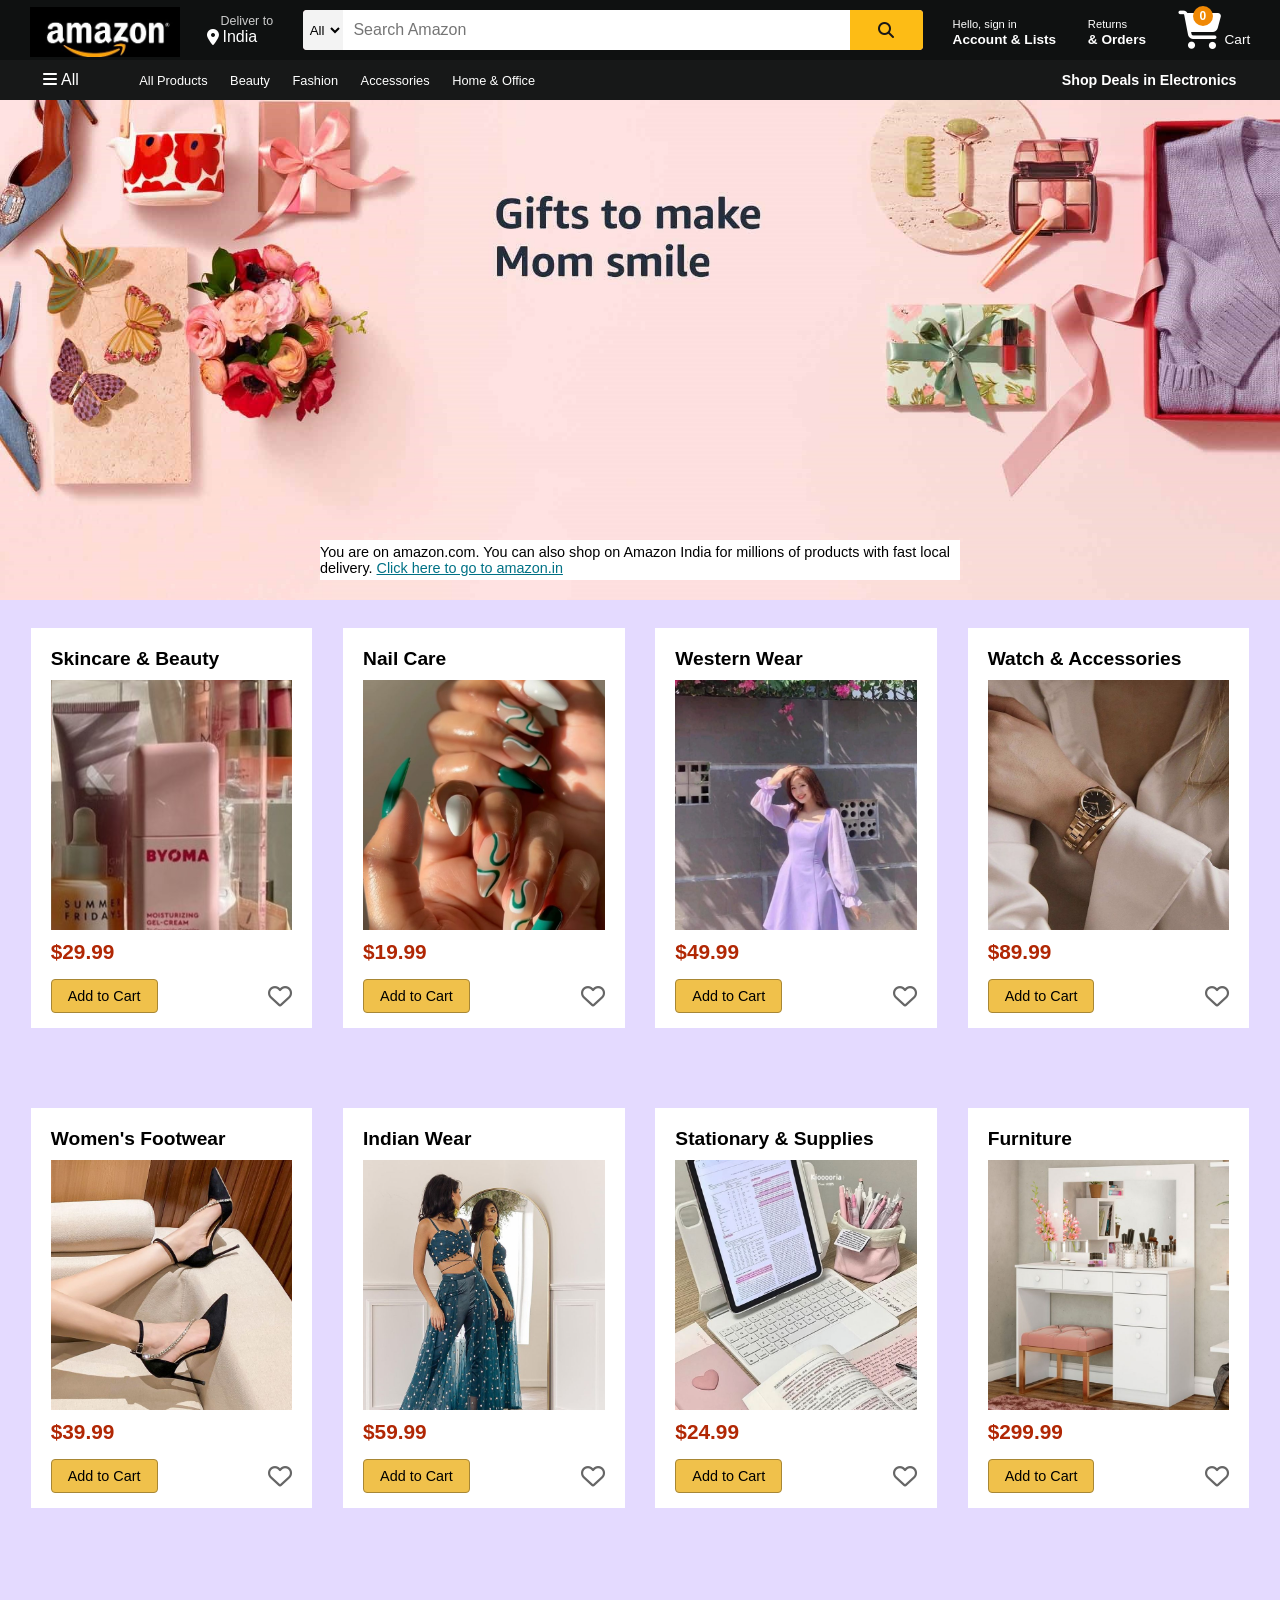
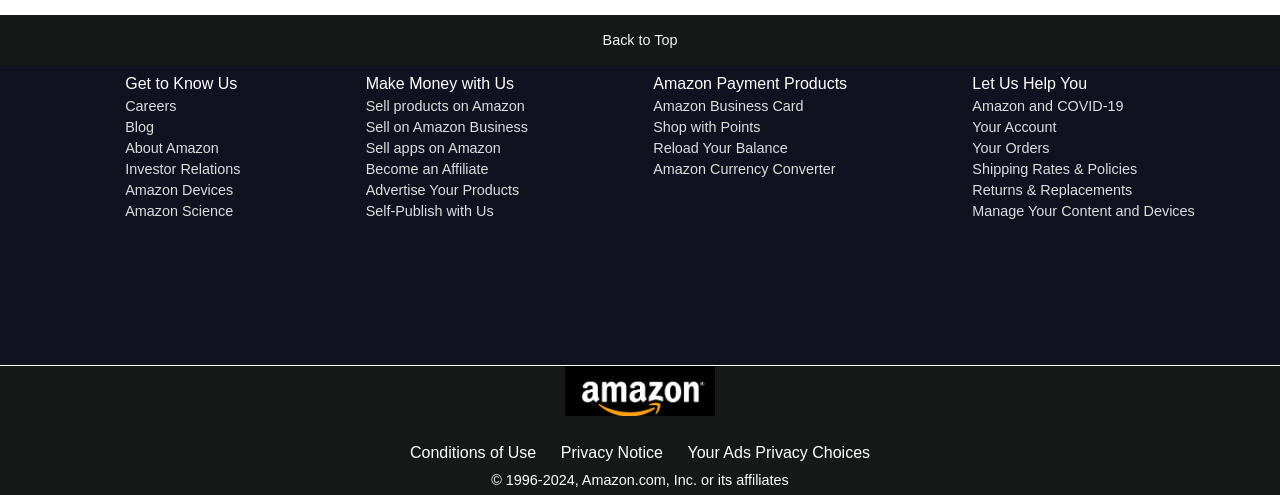
==== index.html @ 9a905138 "feat: Organize repo and add functionalities" ====
<!DOCTYPE html>
<html lang="en">
<head>
    <meta charset="UTF-8">
    <meta name="viewport" content="width=device-width, initial-scale=1.0">
    <title>Amazon</title>
    <link rel="stylesheet" href="https://cdnjs.cloudflare.com/ajax/libs/font-awesome/6.5.2/css/all.min.css" integrity="sha512-SnH5WK+bZxgPHs44uWIX+LLJAJ9/2PkPKZ5QiAj6Ta86w+fsb2TkcmfRyVX3pBnMFcV7oQPJkl9QevSCWr3W6A==" crossorigin="anonymous" referrerpolicy="no-referrer" />
    <link rel="stylesheet" href="style.css">
</head>
<body>
    <header>
        <div class="navbar">
            <div class="nav-logo border">
                <div class="logo"></div>
            </div>
            <div class="nav-address border">
                <p class="add-first">Deliver to</p>
                <div class="add-icon">
                    <i class="fa-solid fa-location-dot"></i>
                    <p class="add-second">India</p>
                </div>
            </div>
            <div class="nav-search">
                <select class="search-select">
                    <option>All</option>
                </select>
                <input placeholder="Search Amazon" class="search-input" id="searchInput">
                <div class="search-icon">
                    <i class="fa-solid fa-magnifying-glass"></i>
                </div>
            </div>
            <div class="nav-signin border">
                <p><span>Hello, sign in</span></p>
                <p class="nav-second">Account & Lists</p>
            </div>
            <div class="nav-return border">
                <p><span>Returns</span></p>
                <p class="nav-second">& Orders</p>
            </div>
            <div class="nav-cart border" id="cartBtn">
                <i class="fa-solid fa-cart-shopping"></i>
                <span class="cart-count" id="cartCount">0</span>
                Cart
            </div>
        </div>

        <div class="panel">
            <div class="panel-all border hamburger-menu" id="hamburgerBtn">
                <i class="fa-solid fa-bars"></i>
                All
            </div>
            <div class="panel-ops" id="panelOps">
                <p class="border category-filter" data-category="all">All Products</p>
                <p class="border category-filter" data-category="beauty">Beauty</p>
                <p class="border category-filter" data-category="fashion">Fashion</p>
                <p class="border category-filter" data-category="accessories">Accessories</p>
                <p class="border category-filter" data-category="home">Home & Office</p>
            </div>
            <div class="panel-deals border">
                <p>Shop Deals in Electronics</p>
            </div>
        </div>
    </header>

    <!-- Mobile Menu Overlay -->
    <div class="mobile-menu-overlay" id="mobileMenuOverlay"></div>
    <div class="mobile-menu" id="mobileMenu">
        <div class="mobile-menu-header">
            <h3>Browse Categories</h3>
            <i class="fa-solid fa-times" id="closeMobileMenu"></i>
        </div>
        <div class="mobile-menu-content">
            <p class="mobile-category" data-category="all">All Products</p>
            <p class="mobile-category" data-category="beauty">Beauty</p>
            <p class="mobile-category" data-category="fashion">Fashion</p>
            <p class="mobile-category" data-category="accessories">Accessories</p>
            <p class="mobile-category" data-category="home">Home & Office</p>
        </div>
    </div>

    <!-- Cart Sidebar -->
    <div class="cart-overlay" id="cartOverlay"></div>
    <div class="cart-sidebar" id="cartSidebar">
        <div class="cart-header">
            <h3>Shopping Cart</h3>
            <i class="fa-solid fa-times" id="closeCart"></i>
        </div>
        <div class="cart-items" id="cartItems">
            <p class="empty-cart">Your cart is empty</p>
        </div>
        <div class="cart-footer">
            <div class="cart-total">
                <span>Total:</span>
                <span id="cartTotal">$0.00</span>
            </div>
            <button class="checkout-btn">Proceed to Checkout</button>
        </div>
    </div>

    <div class="hero-section">
        <div class="hero-msg">
            <p>You are on amazon.com. You can also shop on Amazon India for millions of products with fast local delivery. <a href="#">Click here to go to amazon.in</a></p>
        </div>
    </div>

    <div class="shop-section" id="shopSection">
        <div class="box" data-category="beauty" data-name="Skincare & Beauty" data-price="29.99">
            <div class="box-content">
                <h2>Skincare & Beauty</h2>
                <div class="box-image" style="background-image:url('images/box1_image.jpg');"></div>
                <p class="price">$29.99</p>
                <div class="box-actions">
                    <button class="add-to-cart-btn">Add to Cart</button>
                    <i class="fa-regular fa-heart wishlist-icon"></i>
                </div>
            </div>
        </div>
        <div class="box" data-category="beauty" data-name="Nail Care" data-price="19.99">
            <div class="box-content">
                <h2>Nail Care</h2>
                <div class="box-image" style="background-image:url('images/box2_image.jpg');"></div>
                <p class="price">$19.99</p>
                <div class="box-actions">
                    <button class="add-to-cart-btn">Add to Cart</button>
                    <i class="fa-regular fa-heart wishlist-icon"></i>
                </div>
            </div>
        </div>
        <div class="box" data-category="fashion" data-name="Western Wear" data-price="49.99">
            <div class="box-content">
                <h2>Western Wear</h2>
                <div class="box-image" style="background-image:url('images/box3_image.jpg');"></div>
                <p class="price">$49.99</p>
                <div class="box-actions">
                    <button class="add-to-cart-btn">Add to Cart</button>
                    <i class="fa-regular fa-heart wishlist-icon"></i>
                </div>
            </div>
        </div>
        <div class="box" data-category="accessories" data-name="Watch & Accessories" data-price="89.99">
            <div class="box-content">
                <h2>Watch & Accessories</h2>
                <div class="box-image" style="background-image:url('images/box4_image.jpg');"></div>
                <p class="price">$89.99</p>
                <div class="box-actions">
                    <button class="add-to-cart-btn">Add to Cart</button>
                    <i class="fa-regular fa-heart wishlist-icon"></i>
                </div>
            </div>
        </div>
        <div class="box" data-category="fashion" data-name="Women's Footwear" data-price="39.99">
            <div class="box-content">
                <h2>Women's Footwear</h2>
                <div class="box-image" style="background-image:url('images/box5_image.jpg');"></div>
                <p class="price">$39.99</p>
                <div class="box-actions">
                    <button class="add-to-cart-btn">Add to Cart</button>
                    <i class="fa-regular fa-heart wishlist-icon"></i>
                </div>
            </div>
        </div>
        <div class="box" data-category="fashion" data-name="Indian Wear" data-price="59.99">
            <div class="box-content">
                <h2>Indian Wear</h2>
                <div class="box-image" style="background-image:url('images/box6_image.jpg');"></div>
                <p class="price">$59.99</p>
                <div class="box-actions">
                    <button class="add-to-cart-btn">Add to Cart</button>
                    <i class="fa-regular fa-heart wishlist-icon"></i>
                </div>
            </div>
        </div>
        <div class="box" data-category="home" data-name="Stationary & Supplies" data-price="24.99">
            <div class="box-content">
                <h2>Stationary & Supplies</h2>
                <div class="box-image" style="background-image:url('images/box7_image.jpg');"></div>
                <p class="price">$24.99</p>
                <div class="box-actions">
                    <button class="add-to-cart-btn">Add to Cart</button>
                    <i class="fa-regular fa-heart wishlist-icon"></i>
                </div>
            </div>
        </div>
        <div class="box" data-category="home" data-name="Furniture" data-price="299.99">
            <div class="box-content">
                <h2>Furniture</h2>
                <div class="box-image" style="background-image:url('images/box8_image.jpg');"></div>
                <p class="price">$299.99</p>
                <div class="box-actions">
                    <button class="add-to-cart-btn">Add to Cart</button>
                    <i class="fa-regular fa-heart wishlist-icon"></i>
                </div>
            </div>
        </div>
    </div>

    <footer>
        <div class="foot-panel1">
            Back to Top
        </div>
        <div class="foot-panel2">
            <ul>
                <p>Get to Know Us</p>
                <a href="#">Careers</a> 
                <a href="#">Blog</a>
                <a href="#">About Amazon</a>
                <a href="#">Investor Relations</a>
                <a href="#">Amazon Devices</a>
                <a href="#">Amazon Science</a>
            </ul>
            <ul>
                <p>Make Money with Us</p>
                <a href="#">Sell products on Amazon</a> 
                <a href="#">Sell on Amazon Business</a>
                <a href="#">Sell apps on Amazon</a>
                <a href="#">Become an Affiliate</a>
                <a href="#">Advertise Your Products</a>
                <a href="#">Self-Publish with Us</a>
            </ul>
            <ul>
                <p>Amazon Payment Products</p>
                <a href="#">Amazon Business Card</a> 
                <a href="#">Shop with Points</a>
                <a href="#">Reload Your Balance</a>
                <a href="#">Amazon Currency Converter</a>
            </ul>
            <ul>
                <p>Let Us Help You</p>
                <a href="#">Amazon and COVID-19</a> 
                <a href="#">Your Account</a>
                <a href="#">Your Orders</a>
                <a href="#">Shipping Rates & Policies</a>
                <a href="#">Returns & Replacements</a>
                <a href="#">Manage Your Content and Devices</a>
            </ul>
        </div>
        <div class="foot-panel3">
            <div class="logo"></div>
        </div>
        <div class="foot-panel4">
            <div class="pages">
                <a href="#">Conditions of Use</a>
                <a href="#">Privacy Notice</a>
                <a href="#">Your Ads Privacy Choices</a>
            </div>
        </div>
        <div class="copyright">
            © 1996-2024, Amazon.com, Inc. or its affiliates
        </div>
    </footer>

    <script src="script.js"></script>
</body>
</html>
---- style.css ----
*{
    margin: 0;
    font-family: Arial;
    box-sizing: border-box;
}

.navbar{
    height: 60px;
    background-color: #0f1111;
    color: white;
    display: flex;
    align-items: center;
    justify-content: space-evenly;
}

.nav-logo{
    height:50px;
    width: 150px;
}

.logo{
    background-image: url(images/amazon_logo.jpg);
    background-size: cover;
    height:50px;
    width: 150px;
}

.border{
    border:2px solid transparent;
}

.border:hover{
    border: 1px solid white;
}

/* box 2 */
.add-first{
    color: #cccccc;
    font-size:0.78rem;
    margin-left: 13px;
}

.add-second{
    font-size:1rem;
    margin-left:3px;
}

.add-icon{
    display: flex;
    align-items: center;
}

/* box 3 */
.nav-search{
    display: flex;
    justify-content: space-evenly;
    background-color: pink;
    width: 620px;
    height: 40px;
    border-radius: 4px;
}

.search-select{
    background-color: #f3f3f3;
    width: 50px;
    text-align: center;
    border-top-left-radius: 4px;
    border-bottom-left-radius: 4px;
    border:none;
}

.search-input{
    width: 100%;
    font-size: 1rem;
    border: none;
    padding: 0 10px;
}

.search-icon{
    width: 90px;
    display: flex;
    justify-content: center;
    align-items:center;
    font-size: 1rem;
    background-color: #fdbc15;
    border-top-right-radius:4px;
    border-bottom-right-radius:4px;
    color: rgb(25, 24, 24);
    cursor: pointer;
}

.nav-search:hover{
    border: 4px solid orange;
}

/* box 4 */
span {
    font-size: 0.7rem;
}

.nav-second{
    font-size: 0.85rem;
    font-weight: 700;
}

/* box 6 - Cart */
.nav-cart {
    font-size: 0.85rem;
    font-weight: 300;
    position: relative;
    cursor: pointer;
}

.nav-cart i {
    font-size: 38px;
}

.cart-count {
    position: absolute;
    top: -5px;
    left: 15px;
    background-color: #f08804;
    color: white;
    border-radius: 50%;
    width: 20px;
    height: 20px;
    display: flex;
    align-items: center;
    justify-content: center;
    font-size: 0.75rem;
    font-weight: bold;
}

/* panel */
.panel{
    height:40px;
    background-color: #171818;
    display:flex;
    color: white;
    align-items: center;
    justify-content: space-evenly;
}

.panel-ops p{
    display: inline;
    margin-left: 15px;
    cursor: pointer;
    transition: color 0.3s;
}

.panel-ops p:hover,
.panel-ops p.active{
    color: #f08804;
}

.panel-ops{
    width: 70%;
    font-size: 0.8rem;
}

.panel-deals{
    font-size: 0.89rem;
    font-weight: 700;
}

.hamburger-menu {
    cursor: pointer;
}

/* Mobile Menu */
.mobile-menu-overlay {
    display: none;
    position: fixed;
    top: 0;
    left: 0;
    width: 100%;
    height: 100%;
    background-color: rgba(0, 0, 0, 0.5);
    z-index: 999;
}

.mobile-menu-overlay.active {
    display: block;
}

.mobile-menu {
    position: fixed;
    top: 0;
    left: -300px;
    width: 300px;
    height: 100%;
    background-color: white;
    z-index: 1000;
    transition: left 0.3s ease;
    overflow-y: auto;
}

.mobile-menu.active {
    left: 0;
}

.mobile-menu-header {
    background-color: #232f3e;
    color: white;
    padding: 20px;
    display: flex;
    justify-content: space-between;
    align-items: center;
}

.mobile-menu-header i {
    font-size: 24px;
    cursor: pointer;
}

.mobile-menu-content {
    padding: 20px;
}

.mobile-category {
    padding: 15px 0;
    border-bottom: 1px solid #ddd;
    cursor: pointer;
    font-size: 1rem;
}

.mobile-category:hover {
    color: #f08804;
}

/* Cart Sidebar */
.cart-overlay {
    display: none;
    position: fixed;
    top: 0;
    left: 0;
    width: 100%;
    height: 100%;
    background-color: rgba(0, 0, 0, 0.5);
    z-index: 999;
}

.cart-overlay.active {
    display: block;
}

.cart-sidebar {
    position: fixed;
    top: 0;
    right: -400px;
    width: 400px;
    height: 100%;
    background-color: white;
    z-index: 1000;
    transition: right 0.3s ease;
    display: flex;
    flex-direction: column;
}

.cart-sidebar.active {
    right: 0;
}

.cart-header {
    background-color: #232f3e;
    color: white;
    padding: 20px;
    display: flex;
    justify-content: space-between;
    align-items: center;
}

.cart-header i {
    font-size: 24px;
    cursor: pointer;
}

.cart-items {
    flex: 1;
    overflow-y: auto;
    padding: 20px;
}

.empty-cart {
    text-align: center;
    color: #666;
    margin-top: 50px;
}

.cart-item {
    display: flex;
    gap: 15px;
    padding: 15px 0;
    border-bottom: 1px solid #ddd;
}

.cart-item-image {
    width: 80px;
    height: 80px;
    background-size: cover;
    background-position: center;
    border-radius: 4px;
}

.cart-item-details {
    flex: 1;
}

.cart-item-details h4 {
    font-size: 0.9rem;
    margin-bottom: 5px;
}

.cart-item-price {
    color: #B12704;
    font-weight: bold;
    margin: 5px 0;
}

.cart-item-remove {
    color: #007185;
    cursor: pointer;
    font-size: 0.85rem;
}

.cart-item-remove:hover {
    text-decoration: underline;
}

.cart-footer {
    border-top: 1px solid #ddd;
    padding: 20px;
}

.cart-total {
    display: flex;
    justify-content: space-between;
    font-size: 1.2rem;
    font-weight: bold;
    margin-bottom: 15px;
}

.checkout-btn {
    width: 100%;
    padding: 12px;
    background-color: #f0c14b;
    border: 1px solid #a88734;
    border-radius: 4px;
    cursor: pointer;
    font-size: 1rem;
}

.checkout-btn:hover {
    background-color: #ddb347;
}

/* hero section */
.hero-section{
    background-image: url("images/hero_image.jpg");
    background-size: cover;
    height: 500px;
    display: flex;
    justify-content: center;
    align-items: flex-end;
}

.hero-msg{
    background-color: white;
    color: black;
    height: 40px;
    display: flex;
    align-items: center;
    justify-content: center;
    font-size: 0.9rem;
    width: 50%;
    margin-bottom: 20px;
}

.hero-msg a{
    color: #007185;
}

/* shop section */
.shop-section{
    display: flex;
    flex-wrap: wrap;
    justify-content: space-evenly;
    background-color: rgba(77, 8, 252, 0.148);
    min-height: 1000px;
    padding: 20px 0;
}

.box{
    height: 400px;
    width: 22%;
    background-color: white;
    padding: 20px;
    margin-top: 8px;
    transition: transform 0.3s, box-shadow 0.3s;
}

.box:hover {
    transform: translateY(-5px);
    box-shadow: 0 4px 8px rgba(0,0,0,0.2);
}

.box.hidden {
    display: none;
}

.box-image{
    height: 250px;
    background-size: cover;
    background-position: center;
    margin: 10px 0;
}

.box-content{
    font-weight: 800;
}

.box-content h2 {
    font-size: 1.2rem;
    margin-bottom: 10px;
}

.box-content .price {
    color: #B12704;
    font-size: 1.3rem;
    margin: 10px 0;
}

.box-actions {
    display: flex;
    justify-content: space-between;
    align-items: center;
    margin-top: 15px;
}

.add-to-cart-btn {
    background-color: #f0c14b;
    border: 1px solid #a88734;
    padding: 8px 16px;
    border-radius: 4px;
    cursor: pointer;
    font-size: 0.9rem;
    transition: background-color 0.3s;
}

.add-to-cart-btn:hover {
    background-color: #ddb347;
}

.wishlist-icon {
    font-size: 24px;
    cursor: pointer;
    color: #666;
    transition: color 0.3s;
}

.wishlist-icon:hover {
    color: #c7511f;
}

.wishlist-icon.active {
    color: #c7511f;
}

.wishlist-icon.fa-solid {
    color: #c7511f;
}

/* footer */
footer{
    margin-top: 15px;
}

.foot-panel1{
    background-color: #171818;
    color: #f3f3f3;
    height: 50px;
    display: flex;
    justify-content: center;
    align-items: center;
    font-size: 0.9rem;
    cursor: pointer;
}

.foot-panel1:hover {
    background-color: #2a2d2e;
}

.foot-panel2{
    background-color: #111220;
    color: white;
    height: 300px;
    display: flex;
    justify-content: space-evenly;
}

ul{
    margin-top: 10px;
}

ul a{
    display: block;
    font-size: 0.9rem;
    margin-top: 5px;
    color: #dddddd;
    text-decoration: none;
}

ul a:hover {
    text-decoration: underline;
}

.foot-panel3{
    background-color: #171818;
    color: white;
    border-top: 0.5px solid white;
    height:50px;
    display:flex;
    justify-content: center;
    align-items: center;
}

.foot-panel4{
    background-color: #171818;
    color: white;
    height:50px;
    display:flex;
    justify-content: center;
    align-items: center;
    font-size: 1rem;
    text-align: center;
}

.pages{
    padding-top: 25px;
}

.pages a {
    color: white;
    text-decoration: none;
    margin: 0 10px;
}

.pages a:hover {
    text-decoration: underline;
}

.copyright{
    background-color: #171818;
    color: white;
    height:30px;
    display:flex;
    justify-content: center;
    align-items: center;
    font-size: 0.9rem;
    text-align: center;
    padding: 5px;
}

/* Responsive Design */
@media (max-width: 1024px) {
    .box {
        width: 30%;
    }
}

@media (max-width: 768px) {
    .navbar {
        flex-wrap: wrap;
        height: auto;
        padding: 10px 0;
    }

    .nav-search {
        width: 100%;
        order: 3;
        margin: 10px;
    }

    .panel-ops {
        display: none;
    }

    .box {
        width: 45%;
    }

    .hero-msg {
        width: 80%;
    }

    .cart-sidebar {
        width: 100%;
        right: -100%;
    }

    .foot-panel2 {
        flex-wrap: wrap;
        height: auto;
        padding: 20px;
    }

    .foot-panel2 ul {
        width: 45%;
        margin: 10px;
    }
}

@media (max-width: 480px) {
    .box {
        width: 90%;
    }

    .foot-panel2 ul {
        width: 100%;
    }
}
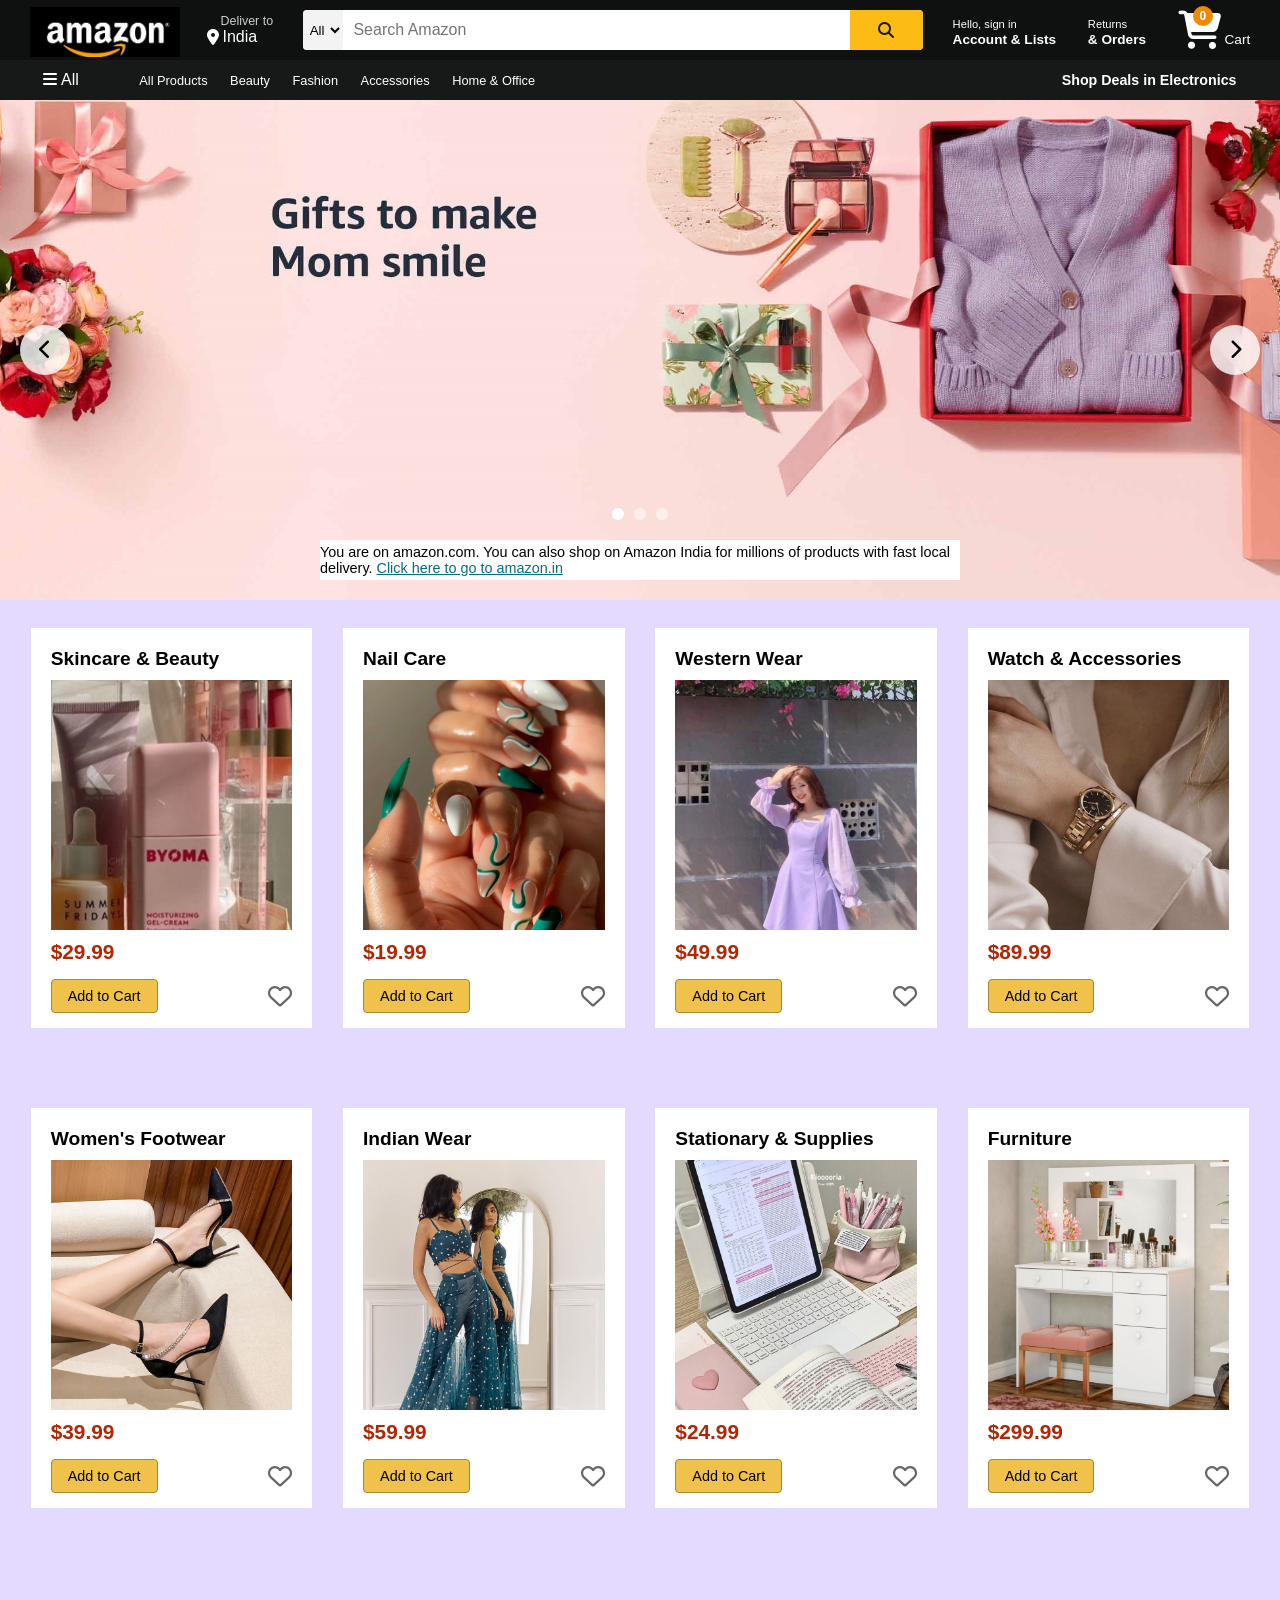
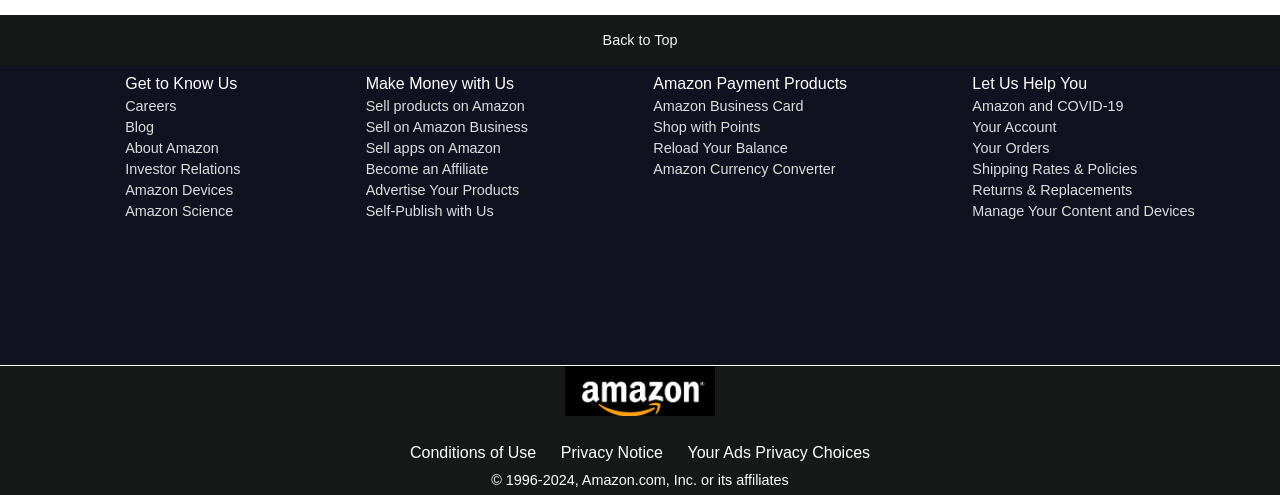
==== commit dc83b3ab: "feat: Add carousal effect and authentication" ====
--- a/index.html
+++ b/index.html
@@ -29,8 +29,8 @@
                     <i class="fa-solid fa-magnifying-glass"></i>
                 </div>
             </div>
-            <div class="nav-signin border">
-                <p><span>Hello, sign in</span></p>
+            <div class="nav-signin border" id="authBtn">
+                <p><span id="authGreeting">Hello, sign in</span></p>
                 <p class="nav-second">Account & Lists</p>
             </div>
             <div class="nav-return border">
@@ -98,6 +98,28 @@
     </div>
 
     <div class="hero-section">
+        <div class="carousel-container">
+            <div class="carousel-slide active">
+                <img src="images/hero_image.jpg" alt="Hero 1">
+            </div>
+            <div class="carousel-slide">
+                <img src="images/hero2_image.jpg" alt="Hero 2">
+            </div>
+            <div class="carousel-slide">
+                <img src="images/hero3_image.jpg" alt="Hero 3">
+            </div>
+            <button class="carousel-btn prev" id="prevBtn">
+                <i class="fa-solid fa-chevron-left"></i>
+            </button>
+            <button class="carousel-btn next" id="nextBtn">
+                <i class="fa-solid fa-chevron-right"></i>
+            </button>
+            <div class="carousel-dots">
+                <span class="dot active" data-slide="0"></span>
+                <span class="dot" data-slide="1"></span>
+                <span class="dot" data-slide="2"></span>
+            </div>
+        </div>
         <div class="hero-msg">
             <p>You are on amazon.com. You can also shop on Amazon India for millions of products with fast local delivery. <a href="#">Click here to go to amazon.in</a></p>
         </div>
@@ -249,6 +271,61 @@
         </div>
     </footer>
 
+    <!-- Scroll to Top Button -->
+    <button class="scroll-to-top" id="scrollToTop">
+        <i class="fa-solid fa-arrow-up"></i>
+    </button>
+
+    <!-- Auth Modal -->
+    <div class="auth-overlay" id="authOverlay"></div>
+    <div class="auth-modal" id="authModal">
+        <div class="auth-modal-header">
+            <h2 id="authModalTitle">Sign In</h2>
+            <i class="fa-solid fa-times" id="closeAuthModal"></i>
+        </div>
+        <div class="auth-modal-body">
+            <!-- Sign In Form -->
+            <form class="auth-form" id="signInForm">
+                <div class="form-group">
+                    <label for="signInEmail">Email</label>
+                    <input type="email" id="signInEmail" required>
+                </div>
+                <div class="form-group">
+                    <label for="signInPassword">Password</label>
+                    <input type="password" id="signInPassword" required>
+                </div>
+                <button type="submit" class="auth-submit-btn">Sign In</button>
+                <p class="auth-toggle">
+                    New customer? <span id="showSignUp">Create your account</span>
+                </p>
+            </form>
+
+            <!-- Sign Up Form -->
+            <form class="auth-form hidden" id="signUpForm">
+                <div class="form-group">
+                    <label for="signUpName">Your name</label>
+                    <input type="text" id="signUpName" required>
+                </div>
+                <div class="form-group">
+                    <label for="signUpEmail">Email</label>
+                    <input type="email" id="signUpEmail" required>
+                </div>
+                <div class="form-group">
+                    <label for="signUpPassword">Password</label>
+                    <input type="password" id="signUpPassword" required minlength="6">
+                </div>
+                <div class="form-group">
+                    <label for="signUpConfirmPassword">Re-enter password</label>
+                    <input type="password" id="signUpConfirmPassword" required>
+                </div>
+                <button type="submit" class="auth-submit-btn">Create Account</button>
+                <p class="auth-toggle">
+                    Already have an account? <span id="showSignIn">Sign in</span>
+                </p>
+            </form>
+        </div>
+    </div>
+
     <script src="script.js"></script>
 </body>
 </html>
--- a/style.css
+++ b/style.css
@@ -356,12 +356,88 @@
 
 /* hero section */
 .hero-section{
-    background-image: url("images/hero_image.jpg");
-    background-size: cover;
+    position: relative;
     height: 500px;
     display: flex;
     justify-content: center;
     align-items: flex-end;
+    overflow: hidden;
+}
+
+.carousel-container {
+    position: absolute;
+    width: 100%;
+    height: 100%;
+    top: 0;
+    left: 0;
+}
+
+.carousel-slide {
+    position: absolute;
+    width: 100%;
+    height: 100%;
+    opacity: 0;
+    transition: opacity 0.5s ease-in-out;
+}
+
+.carousel-slide.active {
+    opacity: 1;
+}
+
+.carousel-slide img {
+    width: 100%;
+    height: 100%;
+    object-fit: cover;
+}
+
+.carousel-btn {
+    position: absolute;
+    top: 50%;
+    transform: translateY(-50%);
+    background-color: rgba(255, 255, 255, 0.8);
+    border: none;
+    width: 50px;
+    height: 50px;
+    border-radius: 50%;
+    cursor: pointer;
+    font-size: 20px;
+    z-index: 10;
+    transition: background-color 0.3s;
+}
+
+.carousel-btn:hover {
+    background-color: rgba(255, 255, 255, 1);
+}
+
+.carousel-btn.prev {
+    left: 20px;
+}
+
+.carousel-btn.next {
+    right: 20px;
+}
+
+.carousel-dots {
+    position: absolute;
+    bottom: 80px;
+    left: 50%;
+    transform: translateX(-50%);
+    display: flex;
+    gap: 10px;
+    z-index: 10;
+}
+
+.dot {
+    width: 12px;
+    height: 12px;
+    border-radius: 50%;
+    background-color: rgba(255, 255, 255, 0.5);
+    cursor: pointer;
+    transition: background-color 0.3s;
+}
+
+.dot.active {
+    background-color: rgba(255, 255, 255, 1);
 }
 
 .hero-msg{
@@ -374,6 +450,8 @@
     font-size: 0.9rem;
     width: 50%;
     margin-bottom: 20px;
+    z-index: 10;
+    position: relative;
 }
 
 .hero-msg a{
@@ -619,3 +697,161 @@
         width: 100%;
     }
 }
+
+/* Scroll to Top Button */
+.scroll-to-top {
+    position: fixed;
+    bottom: 30px;
+    right: 30px;
+    width: 50px;
+    height: 50px;
+    background-color: #232f3e;
+    color: white;
+    border: none;
+    border-radius: 50%;
+    font-size: 20px;
+    cursor: pointer;
+    opacity: 0;
+    visibility: hidden;
+    transition: opacity 0.3s, visibility 0.3s, background-color 0.3s;
+    z-index: 100;
+}
+
+.scroll-to-top.visible {
+    opacity: 1;
+    visibility: visible;
+}
+
+.scroll-to-top:hover {
+    background-color: #f08804;
+}
+
+/* Auth Modal */
+.auth-overlay {
+    display: none;
+    position: fixed;
+    top: 0;
+    left: 0;
+    width: 100%;
+    height: 100%;
+    background-color: rgba(0, 0, 0, 0.5);
+    z-index: 1001;
+}
+
+.auth-overlay.active {
+    display: block;
+}
+
+.auth-modal {
+    position: fixed;
+    top: 50%;
+    left: 50%;
+    transform: translate(-50%, -50%) scale(0.9);
+    width: 90%;
+    max-width: 400px;
+    background-color: white;
+    border-radius: 8px;
+    z-index: 1002;
+    opacity: 0;
+    visibility: hidden;
+    transition: opacity 0.3s, visibility 0.3s, transform 0.3s;
+}
+
+.auth-modal.active {
+    opacity: 1;
+    visibility: visible;
+    transform: translate(-50%, -50%) scale(1);
+}
+
+.auth-modal-header {
+    display: flex;
+    justify-content: space-between;
+    align-items: center;
+    padding: 20px;
+    border-bottom: 1px solid #ddd;
+}
+
+.auth-modal-header h2 {
+    margin: 0;
+    font-size: 1.5rem;
+}
+
+.auth-modal-header i {
+    font-size: 24px;
+    cursor: pointer;
+    color: #666;
+}
+
+.auth-modal-header i:hover {
+    color: #000;
+}
+
+.auth-modal-body {
+    padding: 20px;
+}
+
+.auth-form {
+    display: block;
+}
+
+.auth-form.hidden {
+    display: none;
+}
+
+.form-group {
+    margin-bottom: 15px;
+}
+
+.form-group label {
+    display: block;
+    margin-bottom: 5px;
+    font-weight: bold;
+    font-size: 0.9rem;
+}
+
+.form-group input {
+    width: 100%;
+    padding: 10px;
+    border: 1px solid #ddd;
+    border-radius: 4px;
+    font-size: 1rem;
+}
+
+.form-group input:focus {
+    outline: none;
+    border-color: #f08804;
+    box-shadow: 0 0 3px rgba(240, 136, 4, 0.3);
+}
+
+.auth-submit-btn {
+    width: 100%;
+    padding: 12px;
+    background-color: #f0c14b;
+    border: 1px solid #a88734;
+    border-radius: 4px;
+    cursor: pointer;
+    font-size: 1rem;
+    font-weight: bold;
+    margin-top: 10px;
+}
+
+.auth-submit-btn:hover {
+    background-color: #ddb347;
+}
+
+.auth-toggle {
+    text-align: center;
+    margin-top: 15px;
+    font-size: 0.9rem;
+}
+
+.auth-toggle span {
+    color: #007185;
+    cursor: pointer;
+    font-size: 0.9rem;
+}
+
+.auth-toggle span:hover {
+    text-decoration: underline;
+    color: #c7511f;
+}
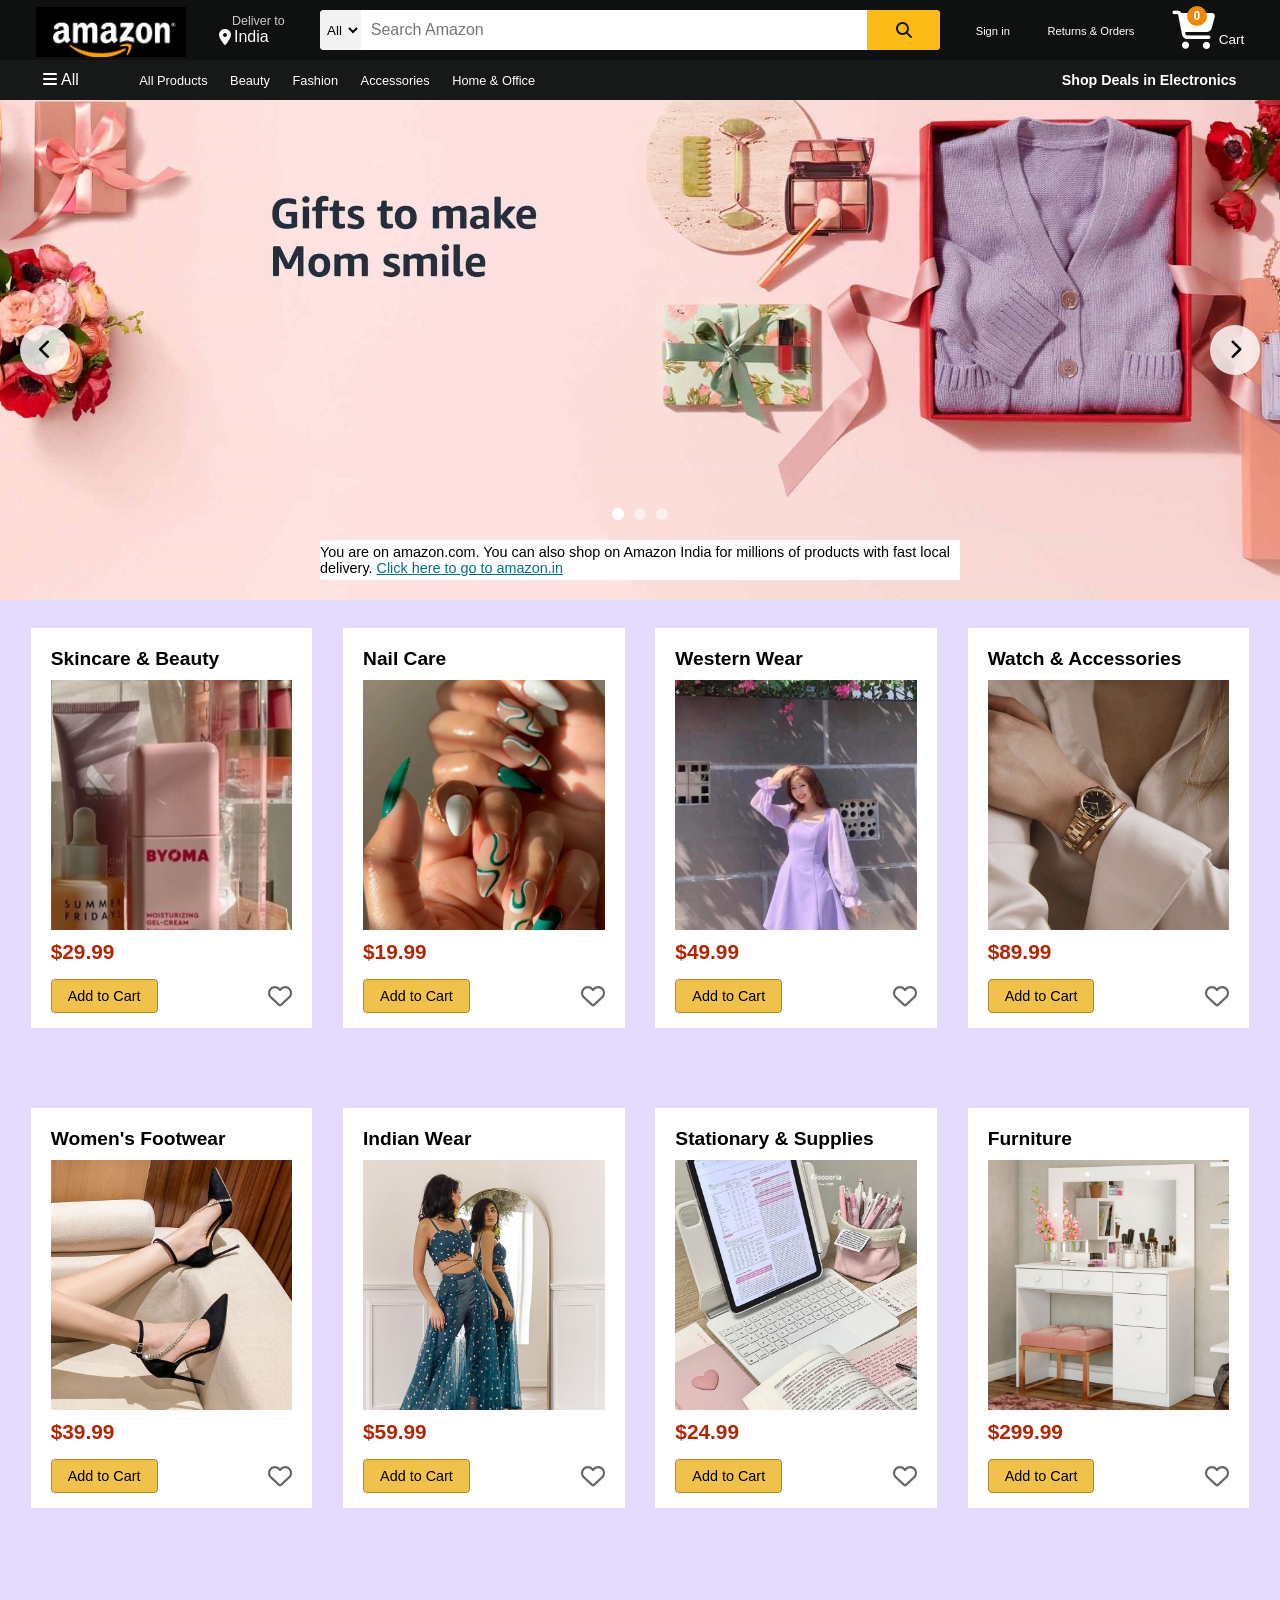
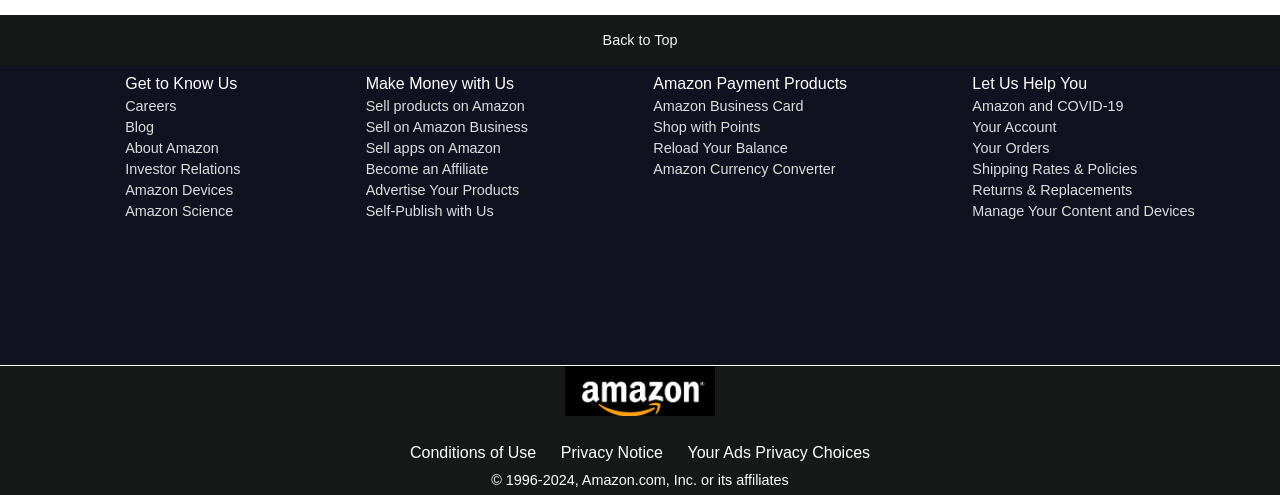
==== commit 3e4695ee: "fix: fix nav panel" ====
--- a/index.html
+++ b/index.html
@@ -31,11 +31,9 @@
             </div>
             <div class="nav-signin border" id="authBtn">
                 <p><span id="authGreeting">Hello, sign in</span></p>
-                <p class="nav-second">Account & Lists</p>
             </div>
             <div class="nav-return border">
-                <p><span>Returns</span></p>
-                <p class="nav-second">& Orders</p>
+                <p><span>Returns & Orders </span></p>
             </div>
             <div class="nav-cart border" id="cartBtn">
                 <i class="fa-solid fa-cart-shopping"></i>
--- a/style.css
+++ b/style.css
@@ -685,6 +685,10 @@
     .foot-panel2 ul {
         width: 45%;
         margin: 10px;
+    }
+    .nav-return span {
+    font-size: 20px;
+    font-weight: bold;
     }
 }
 
